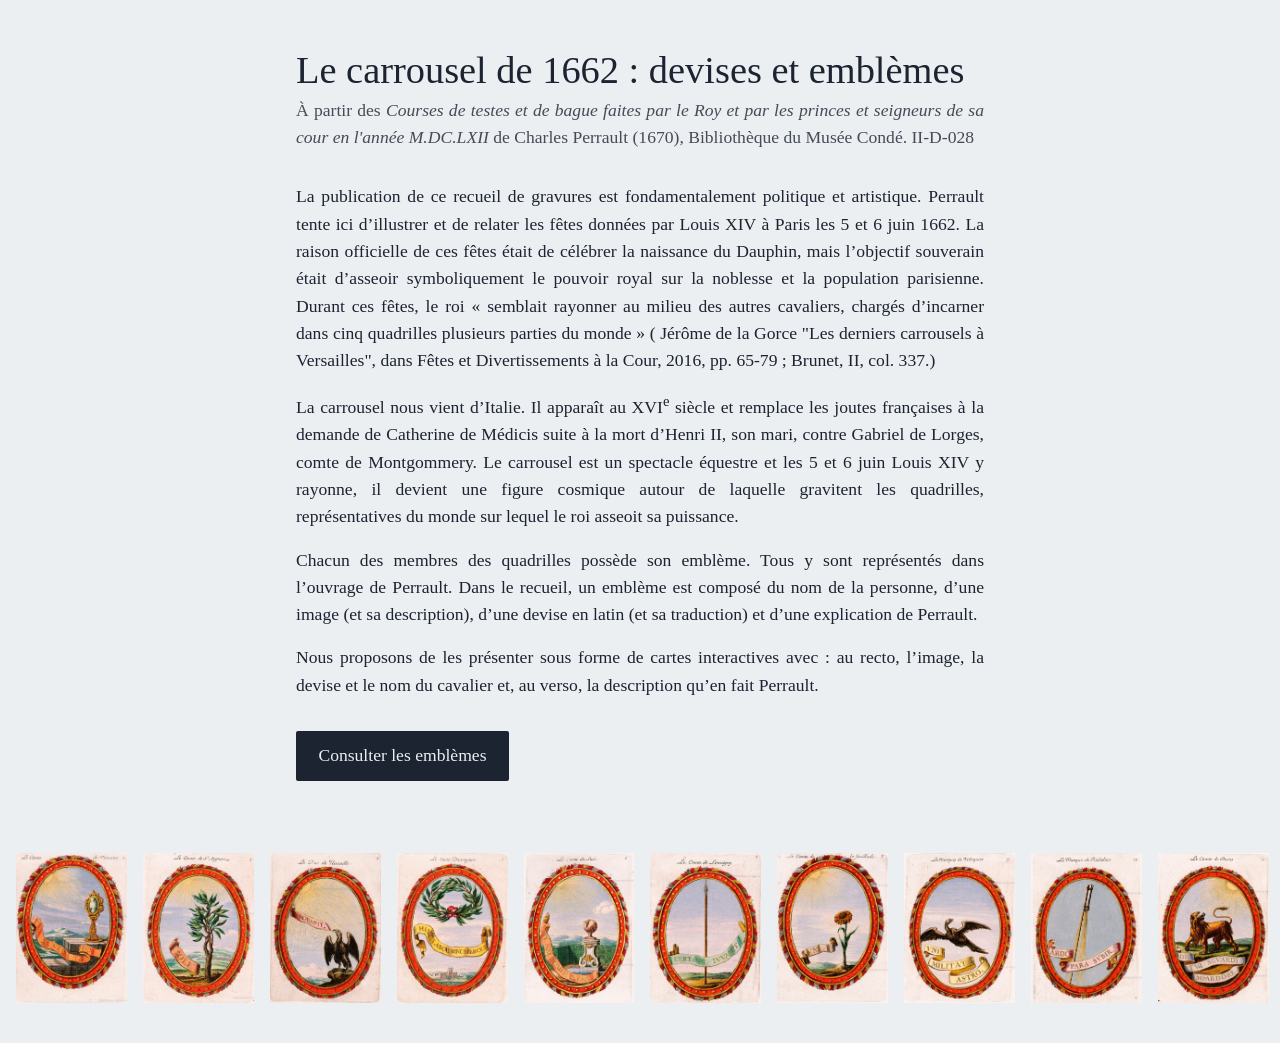
==== 02_PRATIQUE/perrault/public/index.html @ 90cc871b "LaFontaine -> Perrault" ====
<!DOCTYPE html>
<html lang="fr">
<head>
  <meta charset="utf-8">
  <meta name="viewport" content="width=device-width, initial-scale=1">
  <title>Le carrousel de 1662 : devises et emblèmes</title>
  <style>
    :root { 
      --papier:#eceff2; 
      --encre:#1c2331; 
      --filet:#c5ccd6; 
      --or:#a98334;
      --serif:"EB Garamond", Garamond, "Hoefler Text", Georgia, serif;
    }
    @media (prefers-color-scheme: dark) {
      :root { --papier:#151a24; 
        --encre:#e8e6df; 
        --filet:#333c4d; 
      }
    }
    * { box-sizing:border-box; }
    body { margin:0; 
      min-height:100vh; 
      display:flex; 
      flex-direction:column;
      background:var(--papier); color:var(--encre); font:1.1rem/1.55 var(--serif); 
    }

    main { flex:1; 
      width:100%; 
      max-width:46rem; 
      margin:0 auto; 
      padding:3rem 1.5rem 2rem; 
    }
    h1 { 
      font-size:2.4rem; 
      font-weight:500; 
      line-height:1.15; 
      margin:0 0 .3rem;
    }
    .sous-titre { 
      margin:0 0 2rem; 
      opacity:.8; 
    }
    p { 
      margin:0 0 1rem;
      text-align: justify; 
    }
    .acces { 
      display:inline-block; 
      margin-top:1rem; 
      padding:.7rem 1.4rem; 
      font-size:1.1rem;
      color:var(--papier); background:var(--encre); text-decoration:none; border-radius:2px; 
    }
    .acces:focus-visible { 
      outline:3px solid var(--or); outline-offset:3px; 
    }

    /* Bandeau d'images défilant */
    .bandeau { 
      overflow:hidden; 
      padding:2.5rem 0; 
    }
    .piste { 
      display:flex; 
      width:max-content; 
      animation:defile var(--duree, 150s) linear infinite; 
    }
    .piste:has(img:hover) { 
      animation-play-state:paused; 
    }
    
    .piste img { 
      height:150px; 
      width:auto; 
      margin-right:1rem; 
      display:block;
      position:relative; 
      transition:transform .25s ease; 
    }
    .piste img:hover { 
      transform:scale(1.60); 
      z-index:1; 
    }
    @keyframes defile { to { transform:translateX(-50%); } }
    @media (prefers-reduced-motion: reduce) {
      .bandeau { overflow-x:auto; }
      .piste { animation:none; }
    }
  </style>
</head>
<body>

  <main>
    <h1>Le carrousel de 1662 : devises et emblèmes</h1>
    <p class="sous-titre">À partir des 
      <i>Courses de testes et de bague faites par le Roy et par les princes et seigneurs de sa cour en l'année M.DC.LXII</i> de Charles Perrault (1670), Bibliothèque du Musée Condé. II-D-028</p>

    <p>La publication de ce recueil de gravures est fondamentalement politique et artistique. 
    Perrault tente ici d’illustrer et de relater les fêtes données par Louis XIV à Paris les 5 et 6 juin 1662. 
    La raison officielle de ces fêtes était de célébrer la naissance du Dauphin, mais l’objectif souverain était 
    d’asseoir symboliquement le pouvoir royal sur la noblesse et la population parisienne. Durant ces fêtes, le roi 
    « semblait rayonner au milieu des autres cavaliers, chargés d’incarner dans cinq quadrilles plusieurs parties du monde » (
      Jérôme de la Gorce "Les derniers carrousels à Versailles", dans Fêtes et Divertissements à la Cour, 2016, pp. 65-79 ; Brunet, II, col. 337.)</p>

    <p>La carrousel nous vient d’Italie. Il apparaît au XVI<sup>e</sup> siècle et remplace les joutes françaises à la demande de Catherine de Médicis suite à la mort d’Henri II, son mari, 
    contre Gabriel de Lorges, comte de Montgommery. Le carrousel est un spectacle équestre et les 5 et 6 juin Louis XIV y rayonne, il devient une figure cosmique autour de laquelle 
    gravitent les quadrilles, représentatives du monde sur lequel le roi asseoit sa puissance. </p>

    <p>Chacun des membres des quadrilles possède son emblème. 
    Tous y sont représentés dans l’ouvrage de Perrault. Dans le recueil, un emblème est composé du nom de la personne, 
    d’une image (et sa description), d’une devise en latin (et sa traduction) et d’une explication de Perrault. </p>

    <p>Nous proposons de les présenter sous forme de cartes interactives avec : au recto, l’image, la devise et le nom du cavalier et, au verso, la description qu’en fait Perrault. </p>


    <a class="acces" href="cartes.html">Consulter les emblèmes</a>
  </main>

  <div class="bandeau" aria-hidden="true">
    <div class="piste" id="piste"></div>
  </div>

  <script>
    const DOSSIER    = "img/"; 
    const EXTENSION  = ".png";
    const QUADRILLES = 5;                 
    const PAR_QUADRILLE = 11;             
    const SECONDES_PAR_IMAGE = 2;         

    const piste = document.getElementById("piste");
    const deux = n => String(n).padStart(2, "0");
    const liste = [];
    for (let q = 1; q <= QUADRILLES; q++)
      for (let n = 1; n <= PAR_QUADRILLE; n++)
        liste.push(DOSSIER +  deux(q) + deux(n) + EXTENSION);

    // Les images sont ajoutées deux fois pour une boucle sans coupure
    [...liste, ...liste].forEach(src => {
      const img = document.createElement("img");
      img.src = src;
      img.alt = "";
      img.loading = "lazy";
      img.onerror = () => console.warn("Image introuvable :", src);
      piste.appendChild(img);
    });

    piste.style.setProperty("--duree", liste.length * SECONDES_PAR_IMAGE + "s");
  </script>
</body>
</html>
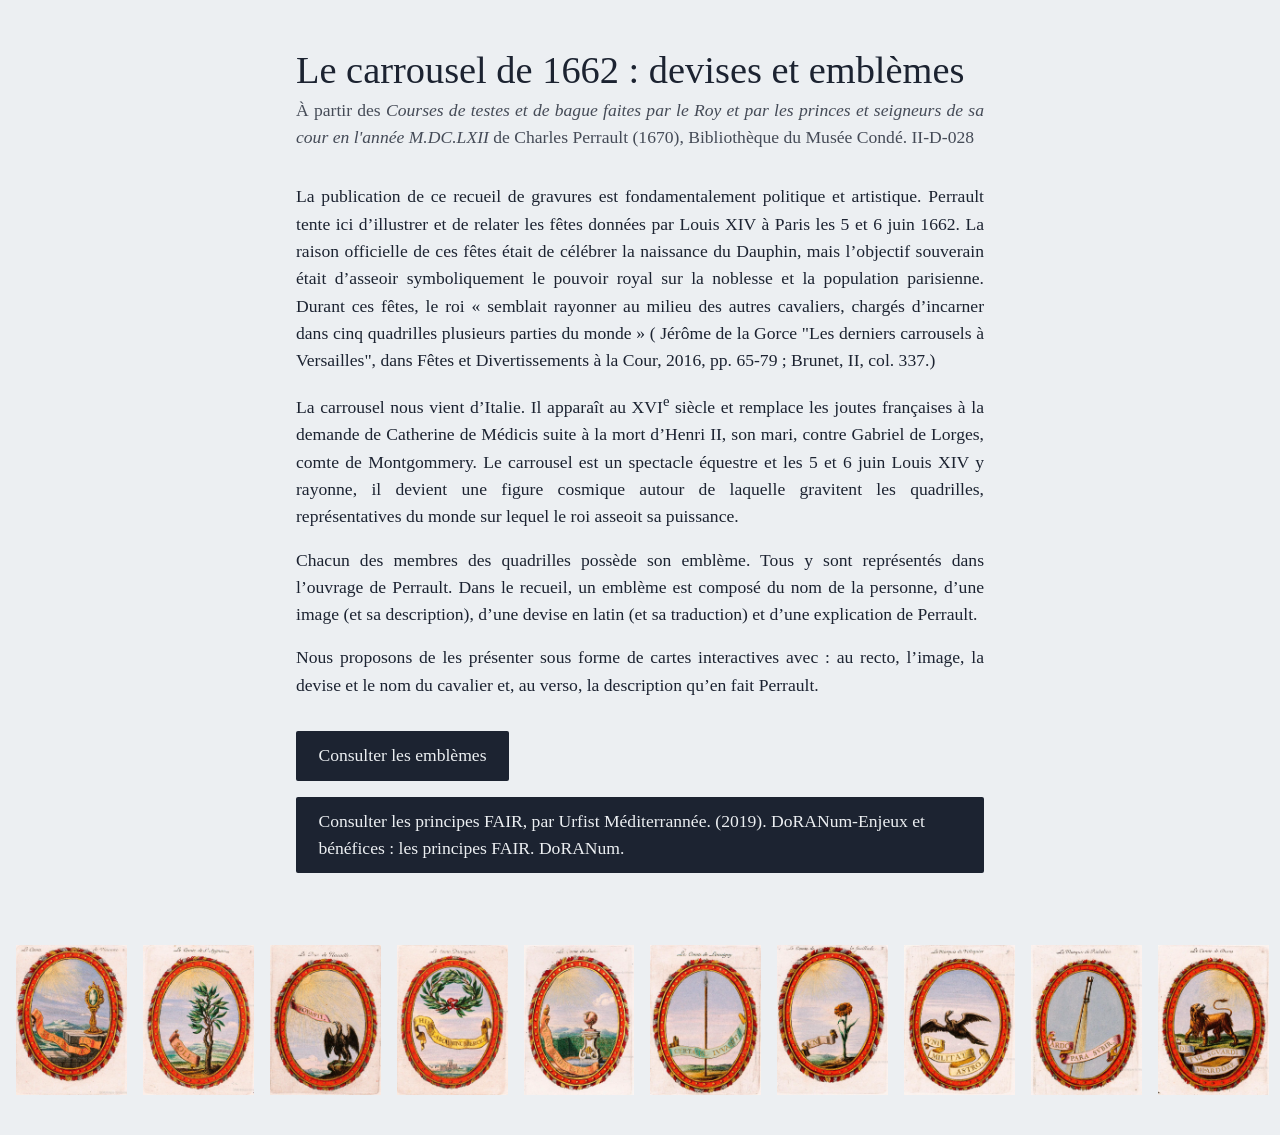
==== commit b7de5fa5: "ajout FAIR" ====
--- a/02_PRATIQUE/perrault/public/index.html
+++ b/02_PRATIQUE/perrault/public/index.html
@@ -116,18 +116,26 @@
 
 
     <a class="acces" href="cartes.html">Consulter les emblèmes</a>
+    <a class="acces" href="fair.html">Consulter les principes FAIR, par Urfist Méditerrannée. (2019). DoRANum-Enjeux et bénéfices : les principes FAIR. DoRANum.</a>
+    
   </main>
+
+
+
+  
 
   <div class="bandeau" aria-hidden="true">
     <div class="piste" id="piste"></div>
   </div>
 
   <script>
-    const DOSSIER    = "img/"; 
+    const DOSSIER    = "img/";  // dossier des images
     const EXTENSION  = ".png";
-    const QUADRILLES = 5;                 
-    const PAR_QUADRILLE = 11;             
-    const SECONDES_PAR_IMAGE = 2;         
+    const QUADRILLES = 5;                 // 01 à 05
+    const PAR_QUADRILLE = 11;             // 01 à 11 dans chaque quadrille
+    const SECONDES_PAR_IMAGE = 2;         // plus grand = plus lent
+    // =====================
+    // Nommage attendu : QQNN.jpg (0101 à 0111, puis 0201 à 0211, etc.)
 
     const piste = document.getElementById("piste");
     const deux = n => String(n).padStart(2, "0");
